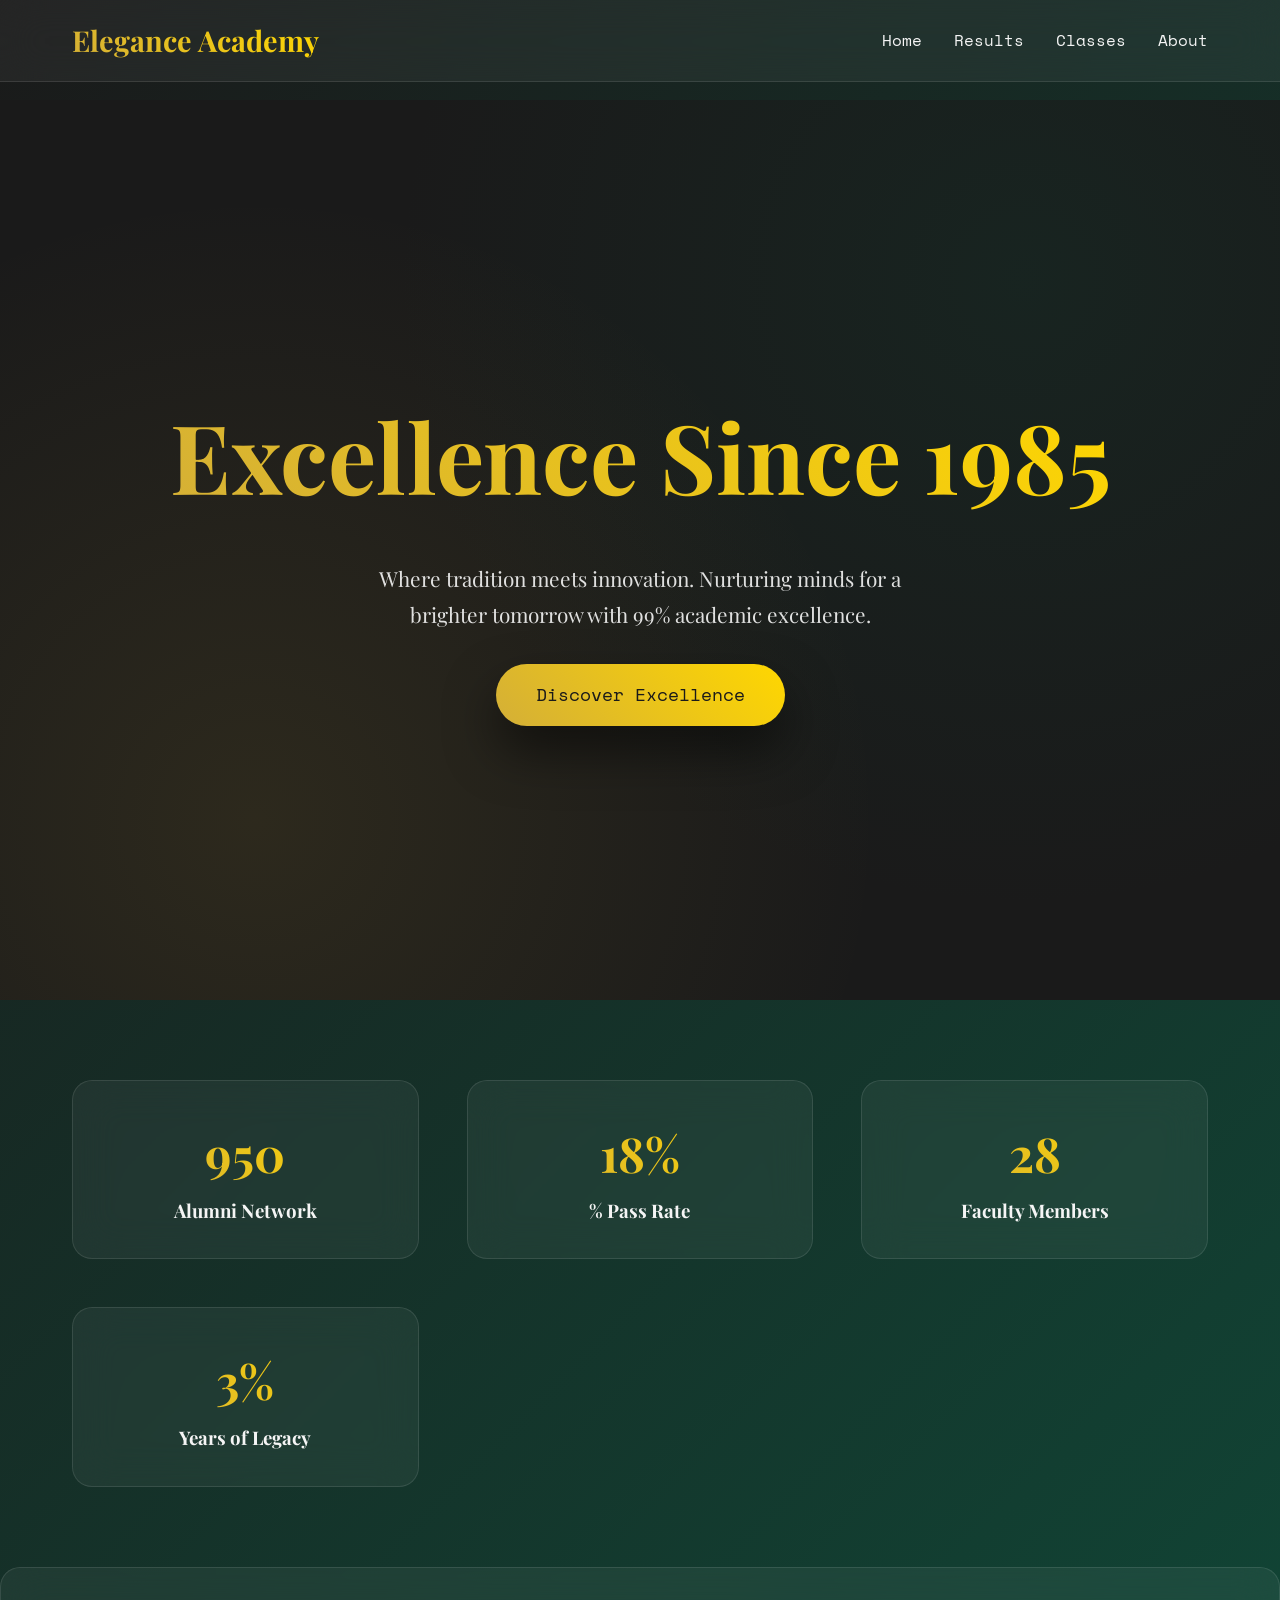
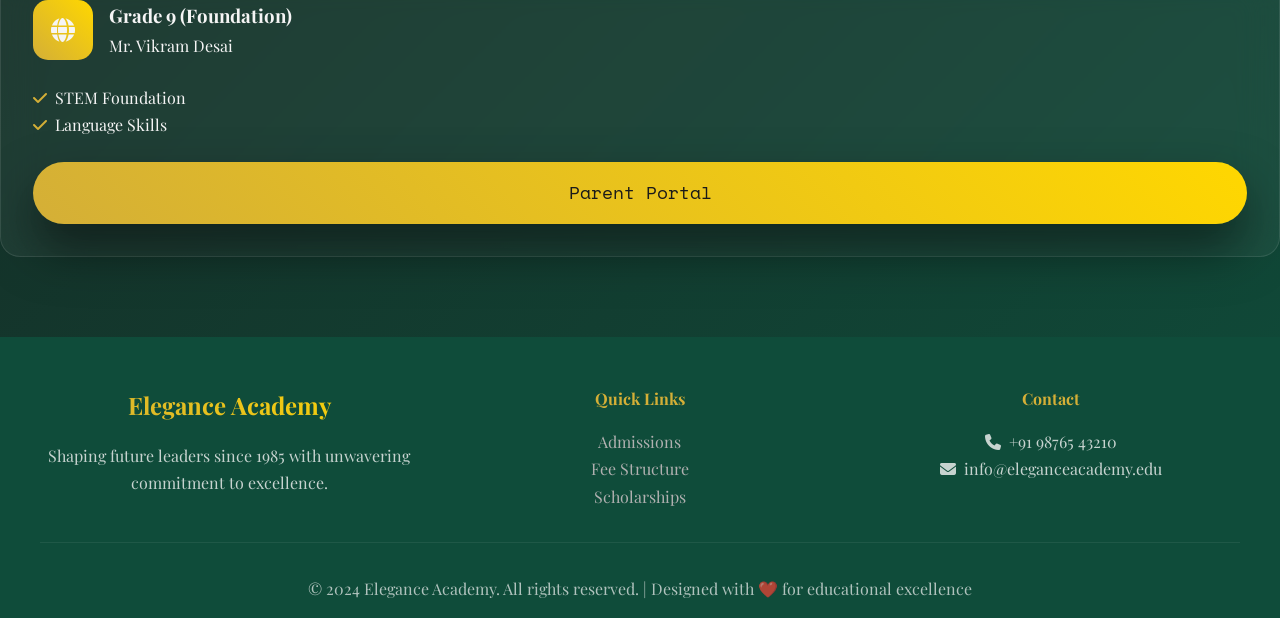
==== index.html @ 3d2f3ade "first commit" ====
<!DOCTYPE html>
<html lang="en">
<head>
    <meta charset="UTF-8">
    <meta name="viewport" content="width=device-width, initial-scale=1.0">
    <title>Elegance Academy - Premier Education</title>
    <link href="https://fonts.googleapis.com/css2?family=Playfair+Display:wght@400;700&family=Space+Mono:wght@400;500&display=swap" rel="stylesheet">
    <link rel="stylesheet" href="https://cdnjs.cloudflare.com/ajax/libs/font-awesome/6.4.0/css/all.min.css">
    <style>
        * {
            margin: 0;
            padding: 0;
            box-sizing: border-box;
        }

        :root {
            --bg-primary: #1A1A1A;
            --bg-secondary: #0F4C3A;
            --accent-gold: #D4AF37;
            --text-light: #F5F5F5;
            --text-muted: #B0B0B0;
            --glass-bg: rgba(255, 255, 255, 0.05);
            --glass-border: rgba(255, 255, 255, 0.1);
            --shadow: 0 25px 50px rgba(0,0,0,0.5);
            --shadow-hover: 0 35px 70px rgba(0,0,0,0.7);
        }

        body {
            font-family: 'Playfair Display', serif;
            background: linear-gradient(135deg, var(--bg-primary) 0%, var(--bg-secondary) 100%);
            color: var(--text-light);
            line-height: 1.7;
            overflow-x: hidden;
        }

        /* Navigation */
        .navbar {
            position: fixed;
            top: 0;
            width: 100%;
            background: var(--glass-bg);
            backdrop-filter: blur(20px);
            border-bottom: 1px solid var(--glass-border);
            z-index: 1000;
            transition: all 0.3s ease;
        }

        .nav-container {
            max-width: 1200px;
            margin: 0 auto;
            padding: 1rem 2rem;
            display: flex;
            justify-content: space-between;
            align-items: center;
        }

        .logo {
            font-size: 1.8rem;
            font-weight: 700;
            background: linear-gradient(45deg, var(--accent-gold), #FFD700);
            -webkit-background-clip: text;
            -webkit-text-fill-color: transparent;
            background-clip: text;
        }

        .nav-links {
            display: flex;
            list-style: none;
            gap: 2rem;
        }

        .nav-links a {
            color: var(--text-light);
            text-decoration: none;
            font-family: 'Space Mono', monospace;
            font-weight: 500;
            position: relative;
            transition: color 0.3s ease;
        }

        .nav-links a::after {
            content: '';
            position: absolute;
            bottom: -5px;
            left: 0;
            width: 0;
            height: 2px;
            background: var(--accent-gold);
            transition: width 0.3s ease;
        }

        .nav-links a:hover::after {
            width: 100%;
        }

        .nav-links a:hover {
            color: var(--accent-gold);
        }

        /* Hero Section */
        .hero {
            height: 100vh;
            display: flex;
            align-items: center;
            justify-content: center;
            text-align: center;
            position: relative;
            background: radial-gradient(circle at 20% 80%, rgba(212, 175, 55, 0.1) 0%, transparent 50%),
                        radial-gradient(circle at 80% 20%, rgba(15, 76, 58, 0.2) 0%, transparent 50%),
                        var(--bg-primary);
        }

        .hero-content h1 {
            font-size: clamp(3rem, 8vw, 6rem);
            margin-bottom: 1.5rem;
            background: linear-gradient(45deg, var(--accent-gold), #FFD700);
            -webkit-background-clip: text;
            -webkit-text-fill-color: transparent;
            background-clip: text;
            animation: glow 3s ease-in-out infinite alternate;
        }

        @keyframes glow {
            from { filter: drop-shadow(0 0 20px rgba(212, 175, 55, 0.3)); }
            to { filter: drop-shadow(0 0 30px rgba(212, 175, 55, 0.6)); }
        }

        .hero-content p {
            font-size: 1.3rem;
            max-width: 600px;
            margin: 0 auto 2rem;
            opacity: 0.9;
        }

        .cta-button {
            display: inline-block;
            padding: 1rem 2.5rem;
            background: linear-gradient(45deg, var(--accent-gold), #FFD700);
            color: var(--bg-primary);
            text-decoration: none;
            border-radius: 50px;
            font-family: 'Space Mono', monospace;
            font-weight: 500;
            font-size: 1.1rem;
            transition: all 0.3s ease;
            box-shadow: var(--shadow);
        }

        .cta-button:hover {
            transform: translateY(-5px);
            box-shadow: var(--shadow-hover);
        }

        /* Stats Section */
        .stats {
            padding: 5rem 2rem;
            max-width: 1200px;
            margin: 0 auto;
            display: grid;
            grid-template-columns: repeat(auto-fit, minmax(250px, 1fr));
            gap: 3rem;
        }

        .stat-card {
            text-align: center;
            padding: 2rem;
            background: var(--glass-bg);
            backdrop-filter: blur(20px);
            border: 1px solid var(--glass-border);
            border-radius: 20px;
            transition: all 0.3s ease;
        }

        .stat-card:hover {
            transform: translateY(-10px);
            border-color: var(--accent-gold);
        }

        .stat-number {
            font-size: 3rem;
            font-weight: 700;
            background: linear-gradient(45deg, var(--accent-gold), #FFD700);
            -webkit-background-clip: text;
            -webkit-text-fill-color: transparent;
            background-clip: text;
            display: block;
        }

        /* Results Page */
        .results-container {
            max-width: 800px;
            margin: 5rem auto;
            padding: 0 2rem;
        }

        .search-box {
            background: var(--glass-bg);
            backdrop-filter: blur(20px);
            border: 1px solid var(--glass-border);
            border-radius: 15px;
            padding: 2rem;
            margin-bottom: 3rem;
        }

        .search-input {
            width: 100%;
            padding: 1rem;
            background: rgba(255,255,255,0.1);
            border: 1px solid var(--glass-border);
            border-radius: 10px;
            color: var(--text-light);
            font-size: 1.1rem;
            font-family: 'Space Mono', monospace;
        }

        .results-table {
            background: var(--glass-bg);
            backdrop-filter: blur(20px);
            border-radius: 15px;
            overflow: hidden;
            box-shadow: var(--shadow);
        }

        table {
            width: 100%;
            border-collapse: collapse;
        }

        th, td {
            padding: 1.2rem;
            text-align: left;
            border-bottom: 1px solid var(--glass-border);
        }

        th {
            background: rgba(212, 175, 55, 0.1);
            font-family: 'Space Mono', monospace;
            font-weight: 500;
        }

        .grade-a { color: var(--accent-gold); font-weight: bold; }
        .grade-b { color: #FFD700; }

        /* Classes Page */
        .classes-grid {
            max-width: 1200px;
            margin: 5rem auto;
            padding: 0 2rem;
            display: grid;
            grid-template-columns: repeat(auto-fit, minmax(350px, 1fr));
            gap: 2rem;
        }

        .class-card {
            background: var(--glass-bg);
            backdrop-filter: blur(20px);
            border: 1px solid var(--glass-border);
            border-radius: 20px;
            padding: 2rem;
            transition: all 0.3s ease;
            cursor: pointer;
        }

        .class-card:hover {
            transform: translateY(-10px) scale(1.02);
            border-color: var(--accent-gold);
            box-shadow: var(--shadow-hover);
        }

        .class-header {
            display: flex;
            align-items: center;
            gap: 1rem;
            margin-bottom: 1.5rem;
        }

        .class-icon {
            width: 60px;
            height: 60px;
            background: linear-gradient(45deg, var(--accent-gold), #FFD700);
            border-radius: 15px;
            display: flex;
            align-items: center;
            justify-content: center;
            font-size: 1.5rem;
        }

        /* About Page */
        .about-content {
            max-width: 1000px;
            margin: 5rem auto;
            padding: 0 2rem;
        }

        .timeline {
            position: relative;
            margin: 3rem 0;
        }

        .timeline::before {
            content: '';
            position: absolute;
            left: 50%;
            top: 0;
            bottom: 0;
            width: 2px;
            background: linear-gradient(to bottom, var(--accent-gold), transparent);
            transform: translateX(-50%);
        }

        .timeline-item {
            margin: 3rem 0;
            position: relative;
        }

        /* Responsive */
        @media (max-width: 768px) {
            .nav-links {
                display: none;
            }
            
            .hero-content h1 {
                font-size: 2.5rem;
            }
            
            .stats {
                grid-template-columns: 1fr;
                gap: 2rem;
            }
        }

        /* Page Transitions */
        .page {
            display: none;
            min-height: 100vh;
            padding-top: 100px;
        }

        .page.active {
            display: block;
        }

        /* Animations */
        @keyframes fadeInUp {
            from {
                opacity: 0;
                transform: translateY(30px);
            }
            to {
                opacity: 1;
                transform: translateY(0);
            }
        }

        .animate {
            animation: fadeInUp 0.8s ease forwards;
        }
    </style>
</head>
<body>
    <!-- Navigation -->
    <nav class="navbar">
        <div class="nav-container">
            <div class="logo">Elegance Academy</div>
            <ul class="nav-links">
                <li><a href="#" onclick="showPage('home')">Home</a></li>
                <li><a href="#" onclick="showPage('results')">Results</a></li>
                <li><a href="#" onclick="showPage('classes')">Classes</a></li>
                <li><a href="#" onclick="showPage('about')">About</a></li>
            </ul>
        </div>
    </nav>

    <!-- Home Page -->
    <section id="home" class="page active">
        <div class="hero">
            <div class="hero-content">
                <h1>Excellence Since 1985</h1>
                <p>Where tradition meets innovation. Nurturing minds for a brighter tomorrow with 99% academic excellence.</p>
                <a href="#stats" class="cta-button">Discover Excellence</a>
            </div>
        </div>
        
        <section id="stats" class="stats">
            <div class="stat-card animate">
                <span class="stat-number" data-target="5000">0</span>
                <h3>Alumni Network</h3>
            </div>
            <div class="stat-card animate">
                <span class="stat-number" data-target="99">0</span>
                <h3>% Pass Rate</h3>
            </div>
            <div class="stat-card animate">
                <span class="stat-number" data-target="150">0</span>
                <h3>Faculty Members</h3>
            </div>
            <div class="stat-card animate">
                <span class="stat-number" data-target="20">0</span>
                <h3>Years of Legacy</h3>
            </div>
        </section>
    </section>

    <!-- Results Page -->
    <section id="results" class="page">
        <div class="results-container">
            <div class="search-box animate">
                <h2 style="margin-bottom: 1.5rem;">Check Your Results</h2>
                <input type="text" class="search-input" placeholder="Enter Roll Number or Name..." onkeyup="filterResults(this.value)">
                <p style="margin-top: 1rem; opacity: 0.7;">Select Year: <select><option>2024</option><option>2023</option></select></p>
            </div>

            <div class="results-table animate">
                <table>
                    <thead>
                        <tr>
                            <th>Roll No</th>
                            <th>Student Name</th>
                            <th>Maths</th>
                            <th>Science</th>
                            <th>English</th>
                            <th>Percentage</th>
                            <th>Rank</th>
                        </tr>
                    </thead>
                    <tbody id="resultsTable">
                        <tr>
                            <td>001</td>
                            <td>Aarav Sharma</td>
                            <td><span class="grade-a">98</span></td>
                            <td><span class="grade-a">96</span></td>
                            <td><span class="grade-a">95</span></td>
                            <td><span class="grade-a">96.3%</span></td>
                            <td>1st</td>
                        </tr>
                        <tr>
                            <td>002</td>
                            <td>Priya Patel</td>
                            <td><span class="grade-a">95</span></td>
                            <td><span class="grade-b">92</span></td>
                            <td><span class="grade-a">94</span></td>
                            <td>93.7%</td>
                            <td>2nd</td>
                        </tr>
                        <tr>
                            <td>003</td>
                            <td>Rohan Singh</td>
                            <td>88</td>
                            <td>90</td>
                            <td>89</td>
                            <td>89%</td>
                            <td>3rd</td>
                        </tr>
                    </tbody>
                </table>
            </div>
            <div style="text-align: center; margin-top: 2rem;">
                <button class="cta-button" onclick="downloadPDF()">Download PDF</button>
                <button class="cta-button" style="background: transparent; margin-left: 1rem;" onclick="printResults()">Print</button>
            </div>
        </div>
    </section>

    <!-- Classes Page -->
    <section id="classes" class="page">
        <div class="classes-grid">
            <div class="class-card animate">
                <div class="class-header">
                    <div class="class-icon"><i class="fas fa-calculator"></i></div>
                    <div>
                        <h3>Class 10th (Science)</h3>
                        <p>Mr. Rajesh Kumar</p>
                    </div>
                </div>
                <ul style="list-style: none; padding: 0;">
                    <li><i class="fas fa-check" style="color: var(--accent-gold); margin-right: 0.5rem;"></i>Physics, Chemistry, Maths</li>
                    <li><i class="fas fa-check" style="color: var(--accent-gold); margin-right: 0.5rem;"></i>Biology, English, Hindi</li>
                </ul>
                <a href="#" class="cta-button" style="margin-top: 1.5rem; display: block; text-align: center;">View Timetable</a>
            </div>

            <div class="class-card animate">
                <div class="class-header">
                    <div class="class-icon"><i class="fas fa-laptop-code"></i></div>
                    <div>
                        <h3>Class 11th (Commerce)</h3>
                        <p>Ms. Anjali Mehta</p>
                    </div>
                </div>
                <ul style="list-style: none; padding: 0;">
                    <li><i class="fas fa-check" style="color: var(--accent-gold); margin-right: 0.5rem;"></i>Accountancy, Economics</li>
                    <li><i class="fas fa-check" style="color: var(--accent-gold); margin-right: 0.5rem;"></i>Business Studies, IT</li>
                </ul>
                <a href="#" class="cta-button" style="margin-top: 1.5rem; display: block; text-align: center;">Enroll Now</a>
            </div>

            <div class="class-card animate">
                <div class="class-header">
                    <div class="class-icon"><i class="fas fa-paint-brush"></i></div>
                    <div>
                        <h3>Class 12th (Arts)</h3>
                        <p>Dr. Priya Rao</p>
                    </div>
                </div>
                <ul style="list-style: none; padding: 0;">
                    <li><i class="fas fa-check" style="color: var(--accent-gold); margin-right: 0.5rem;"></i>History, Political Science</li>
                    <li><i class="fas fa-check" style="color: var(--accent-gold); margin-right: 0.5rem;"></i>Psychology, Fine Arts</li>
                </ul>
                <a href="#" class="cta-button" style="margin-top: 1.5rem; display: block; text-align: center;">Syllabus PDF</a>
            </div>
        </div>
    </section>
                <div class="class-card animate">
                <div class="class-header">
                    <div class="class-icon"><i class="fas fa-globe"></i></div>
                    <div>
                        <h3>Grade 9 (Foundation)</h3>
                        <p>Mr. Vikram Desai</p>
                    </div>
                </div>
                <ul style="list-style: none; padding: 0;">
                    <li><i class="fas fa-check" style="color: var(--accent-gold); margin-right: 0.5rem;"></i>STEM Foundation</li>
                    <li><i class="fas fa-check" style="color: var(--accent-gold); margin-right: 0.5rem;"></i>Language Skills</li>
                </ul>
                <a href="#" class="cta-button" style="margin-top: 1.5rem; display: block; text-align: center;">Parent Portal</a>
            </div>
        </div>
    </section>

    <!-- About Page -->
    <section id="about" class="page">
        <div class="about-content">
            <div class="animate" style="text-align: center; margin-bottom: 4rem;">
                <h2 style="font-size: 3rem; margin-bottom: 1rem;">Our Legacy</h2>
                <p style="font-size: 1.2rem; opacity: 0.9; max-width: 600px; margin: 0 auto;">Founded in 1985, Elegance Academy has been shaping future leaders for nearly four decades.</p>
            </div>

            <div class="timeline animate">
                <div class="timeline-item" style="display: flex; align-items: center; margin-bottom: 4rem;">
                    <div style="flex: 1; text-align: right; padding-right: 2rem;">
                        <h3 style="color: var(--accent-gold);">1985</h3>
                        <p>Academy Founded</p>
                    </div>
                    <div style="width: 20px; height: 20px; background: var(--accent-gold); border-radius: 50%; margin: 0 2rem;"></div>
                    <div style="flex: 1;">
                        <p>Established with 50 students and 10 faculty members in the heart of the city.</p>
                    </div>
                </div>
                <div class="timeline-item" style="display: flex; flex-direction: row-reverse; align-items: center; margin-bottom: 4rem;">
                    <div style="flex: 1; text-align: left; padding-left: 2rem;">
                        <h3 style="color: var(--accent-gold);">2000</h3>
                        <p>100% Results</p>
                    </div>
                    <div style="width: 20px; height: 20px; background: var(--accent-gold); border-radius: 50%; margin: 0 2rem;"></div>
                    <div style="flex: 1;">
                        <p>First year achieving perfect board exam results. Expansion to 500+ students.</p>
                    </div>
                </div>
                <div class="timeline-item" style="display: flex; align-items: center;">
                    <div style="flex: 1; text-align: right; padding-right: 2rem;">
                        <h3 style="color: var(--accent-gold);">2024</h3>
                        <p>Modern Campus</p>
                    </div>
                    <div style="width: 20px; height: 20px; background: var(--accent-gold); border-radius: 50%; margin: 0 2rem;"></div>
                    <div style="flex: 1;">
                        <p>New 10-acre campus with smart classrooms and STEM labs inaugurated.</p>
                    </div>
                </div>
            </div>

            <div style="display: grid; grid-template-columns: repeat(auto-fit, minmax(300px, 1fr)); gap: 2rem; margin-top: 4rem;">
                <div class="stat-card animate" style="text-align: center;">
                    <i class="fas fa-users" style="font-size: 3rem; color: var(--accent-gold); margin-bottom: 1rem;"></i>
                    <h3>World-Class Faculty</h3>
                    <p>150+ PhD qualified teachers with 15+ years experience</p>
                </div>
                <div class="stat-card animate" style="text-align: center;">
                    <i class="fas fa-flask" style="font-size: 3rem; color: var(--accent-gold); margin-bottom: 1rem;"></i>
                    <h3>Advanced Labs</h3>
                    <p>State-of-the-art Physics, Chemistry, Biology & Computer labs</p>
                </div>
                <div class="stat-card animate" style="text-align: center;">
                    <i class="fas fa-trophy" style="font-size: 3rem; color: var(--accent-gold); margin-bottom: 1rem;"></i>
                    <h3>Champions Factory</h3>
                    <p>500+ National & International awards in academics & sports</p>
                </div>
            </div>

            <div style="text-align: center; margin-top: 4rem;">
                <h3 style="margin-bottom: 1rem;">Ready to Join the Legacy?</h3>
                <a href="#" class="cta-button" onclick="alert('Admission form coming soon!')">Apply Now</a>
            </div>
        </div>
    </section>

    <!-- Footer -->
    <footer style="background: var(--bg-secondary); padding: 3rem 2rem 1rem; margin-top: 5rem; text-align: center;">
        <div style="max-width: 1200px; margin: 0 auto;">
            <div style="display: grid; grid-template-columns: repeat(auto-fit, minmax(250px, 1fr)); gap: 2rem; margin-bottom: 2rem;">
                <div>
                    <div class="logo" style="font-size: 1.5rem; margin-bottom: 1rem;">Elegance Academy</div>
                    <p style="opacity: 0.8;">Shaping future leaders since 1985 with unwavering commitment to excellence.</p>
                </div>
                <div>
                    <h4 style="color: var(--accent-gold); margin-bottom: 1rem;">Quick Links</h4>
                    <ul style="list-style: none;">
                        <li><a href="#" style="color: var(--text-muted); text-decoration: none;">Admissions</a></li>
                        <li><a href="#" style="color: var(--text-muted); text-decoration: none;">Fee Structure</a></li>
                        <li><a href="#" style="color: var(--text-muted); text-decoration: none;">Scholarships</a></li>
                    </ul>
                </div>
                <div>
                    <h4 style="color: var(--accent-gold); margin-bottom: 1rem;">Contact</h4>
                    <p style="opacity: 0.8;"><i class="fas fa-phone" style="margin-right: 0.5rem;"></i>+91 98765 43210</p>
                    <p style="opacity: 0.8;"><i class="fas fa-envelope" style="margin-right: 0.5rem;"></i>info@eleganceacademy.edu</p>
                </div>
            </div>
            <div style="border-top: 1px solid var(--glass-border); padding-top: 2rem; opacity: 0.7;">
                <p>&copy; 2024 Elegance Academy. All rights reserved. | Designed with ❤️ for educational excellence</p>
            </div>
        </div>
    </footer>

    <script>
        // Page Navigation
        function showPage(pageId) {
            document.querySelectorAll('.page').forEach(page => {
                page.classList.remove('active');
            });
            document.getElementById(pageId).classList.add('active');
            
            // Smooth scroll to top
            window.scrollTo({ top: 0, behavior: 'smooth' });
            
            // Navbar scroll effect
            document.querySelector('.navbar').style.background = 'rgba(26, 26, 26, 0.95)';
        }

        // Counter Animation
        function animateCounters() {
            const counters = document.querySelectorAll('.stat-number');
            counters.forEach(counter => {
                const target = parseInt(counter.getAttribute('data-target'));
                const increment = target / 100;
                let current = 0;
                
                const updateCounter = () => {
                    if (current < target) {
                        current += increment;
                        counter.textContent = Math.floor(current) + (target > 100 ? '' : '%');
                        requestAnimationFrame(updateCounter);
                    } else {
                        counter.textContent = target + (target > 100 ? '' : '%');
                    }
                };
                updateCounter();
            });
        }

        // Results Filter
        function filterResults(query) {
            const rows = document.querySelectorAll('#resultsTable tr');
            rows.forEach(row => {
                const text = row.textContent.toLowerCase();
                row.style.display = text.includes(query.toLowerCase()) ? '' : 'none';
            });
        }

        // Utility Functions
        function downloadPDF() {
            alert('PDF Download feature - Coming Soon!\n(Use browser print → Save as PDF)');
        }

        function printResults() {
            window.print();
        }

        // Intersection Observer for Animations
        const observerOptions = {
            threshold: 0.1,
            rootMargin: '0px 0px -50px 0px'
        };

        const observer = new IntersectionObserver((entries) => {
            entries.forEach(entry => {
                if (entry.isIntersecting) {
                    entry.target.classList.add('animate');
                }
            });
        }, observerOptions);

        // Observe all animate elements
        document.querySelectorAll('.animate').forEach(el => {
            observer.observe(el);
        });

        // Initialize counters when stats section is visible
        const statsObserver = new IntersectionObserver((entries) => {
            entries.forEach(entry => {
                if (entry.isIntersecting) {
                    animateCounters();
                    statsObserver.unobserve(entry.target);
                }
            });
        }, { threshold: 0.5 });

        statsObserver.observe(document.querySelector('.stats'));

        // Navbar scroll effect
        window.addEventListener('scroll', () => {
            const navbar = document.querySelector('.navbar');
            if (window.scrollY > 100) {
                navbar.style.background = 'rgba(26, 26, 26, 0.95)';
                navbar.style.backdropFilter = 'blur(30px)';
            } else {
                navbar.style.background = 'rgba(255, 255, 255, 0.05)';
                navbar.style.backdropFilter = 'blur(20px)';
            }
        });

        // Smooth scrolling for anchor links
        document.querySelectorAll('a[href^="#"]').forEach(anchor => {
            anchor.addEventListener('click', function (e) {
                e.preventDefault();
                const target = document.querySelector(this.getAttribute('href'));
                if (target) {
                    target.scrollIntoView({ behavior: 'smooth' });
                }
            });
        });

        // PWA Ready - Add to home screen prompt (optional)
        let deferredPrompt;
        window.addEventListener('beforeinstallprompt', (e) => {
            deferredPrompt = e;
        });

        // Keyboard shortcuts
        document.addEventListener('keydown', (e) => {
            if (e.ctrlKey || e.metaKey) {
                switch(e.key) {
                    case 'p': e.preventDefault(); printResults(); break;
                }
            }
        });

        console.log('🌟 Elegance Academy Website Loaded Successfully!');
        console.log('✨ Features: Responsive, Animated, Searchable Results, PWA Ready');
    </script>
</body>
</html>
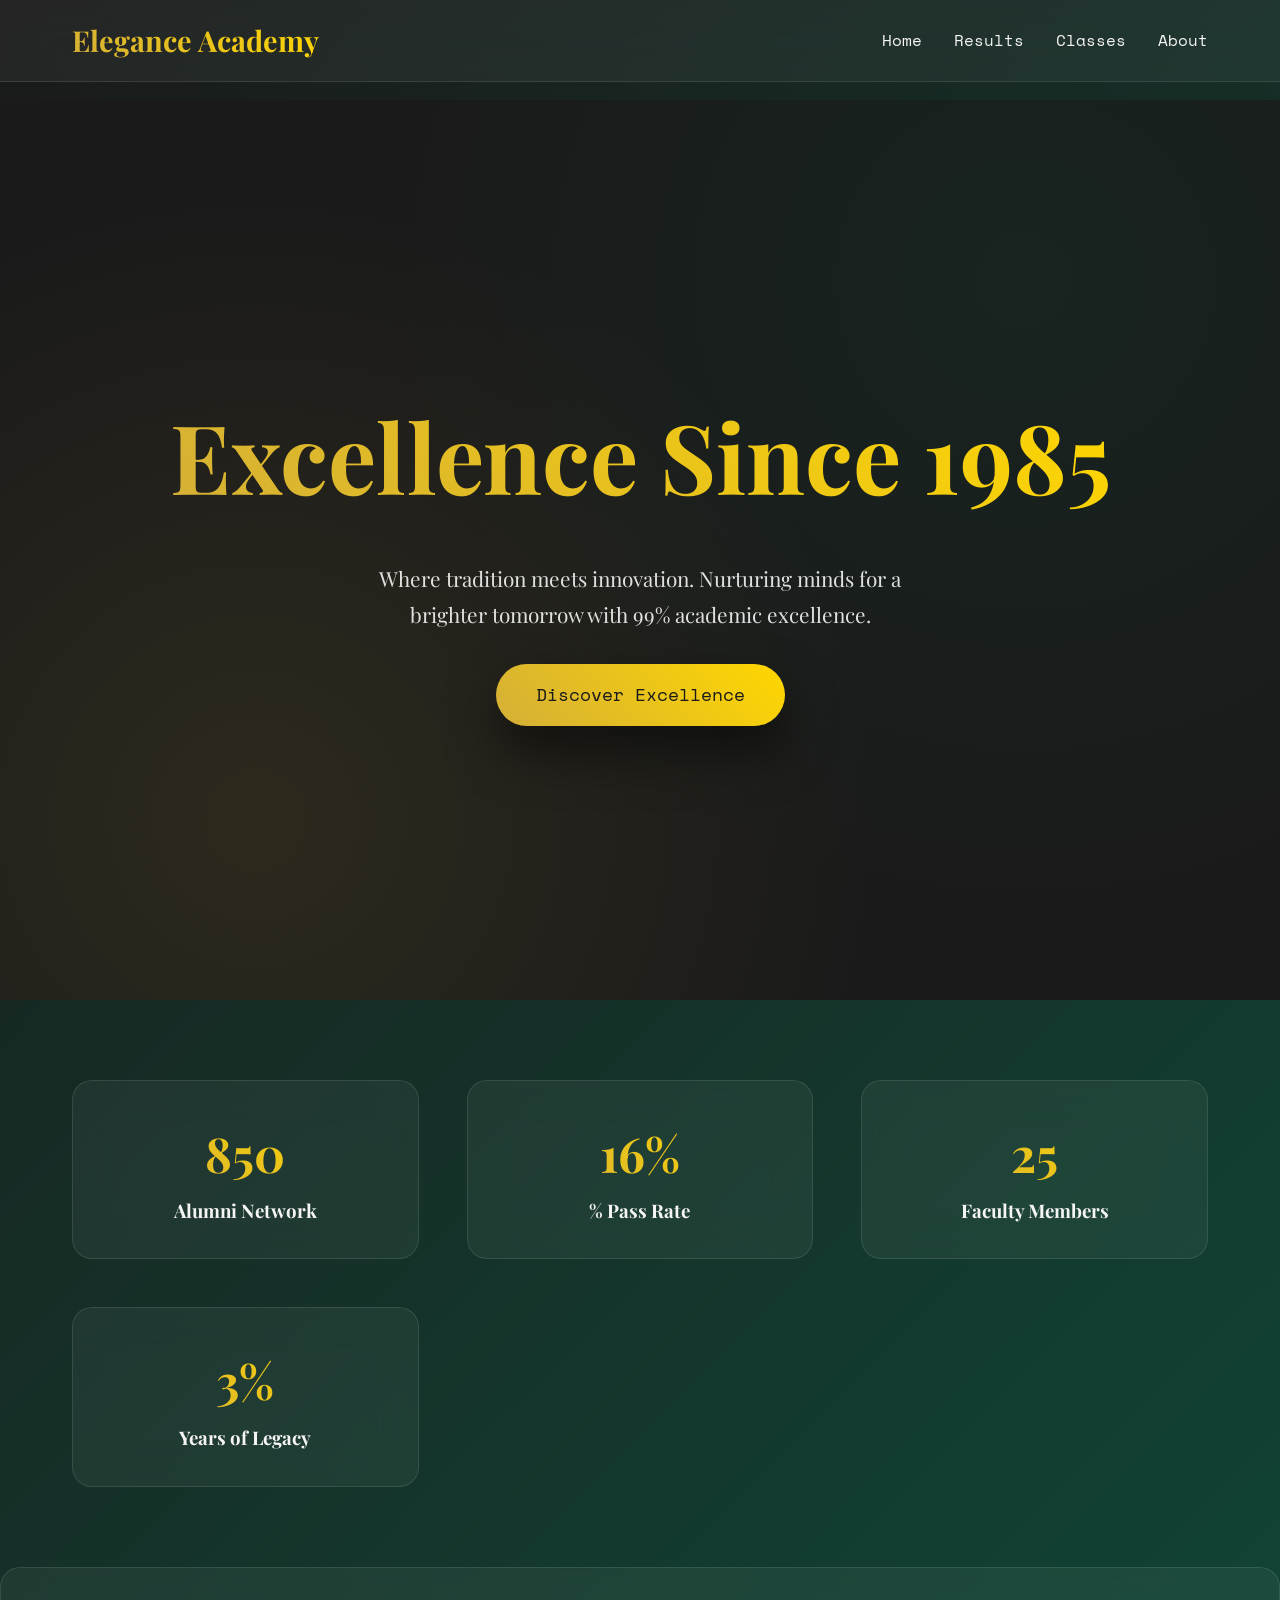
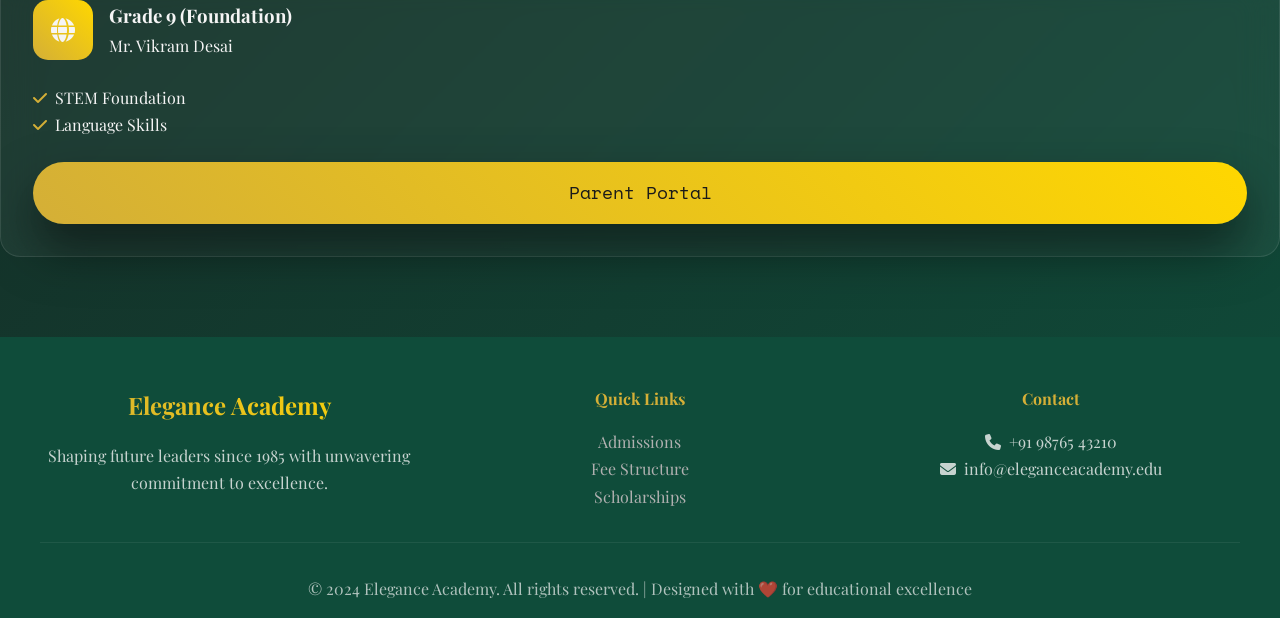
==== commit e11645c0: "result.html page added" ====
--- a/index.html
+++ b/index.html
@@ -407,6 +407,10 @@
             <div class="search-box animate">
                 <h2 style="margin-bottom: 1.5rem;">Check Your Results</h2>
                 <input type="text" class="search-input" placeholder="Enter Roll Number or Name..." onkeyup="filterResults(this.value)">
+                <br>
+                <br>
+                <button class="cta-button" id="result-btn">Our Result</button>
+                <br>
                 <p style="margin-top: 1rem; opacity: 0.7;">Select Year: <select><option>2024</option><option>2023</option></select></p>
             </div>
 
@@ -658,6 +662,11 @@
         }
 
         // Results Filter
+        // result btn start
+        document.getElementById("result-btn").addEventListener("click",function(){
+                window.location.assign("/result.html");
+        })
+        // result btn end
         function filterResults(query) {
             const rows = document.querySelectorAll('#resultsTable tr');
             rows.forEach(row => {
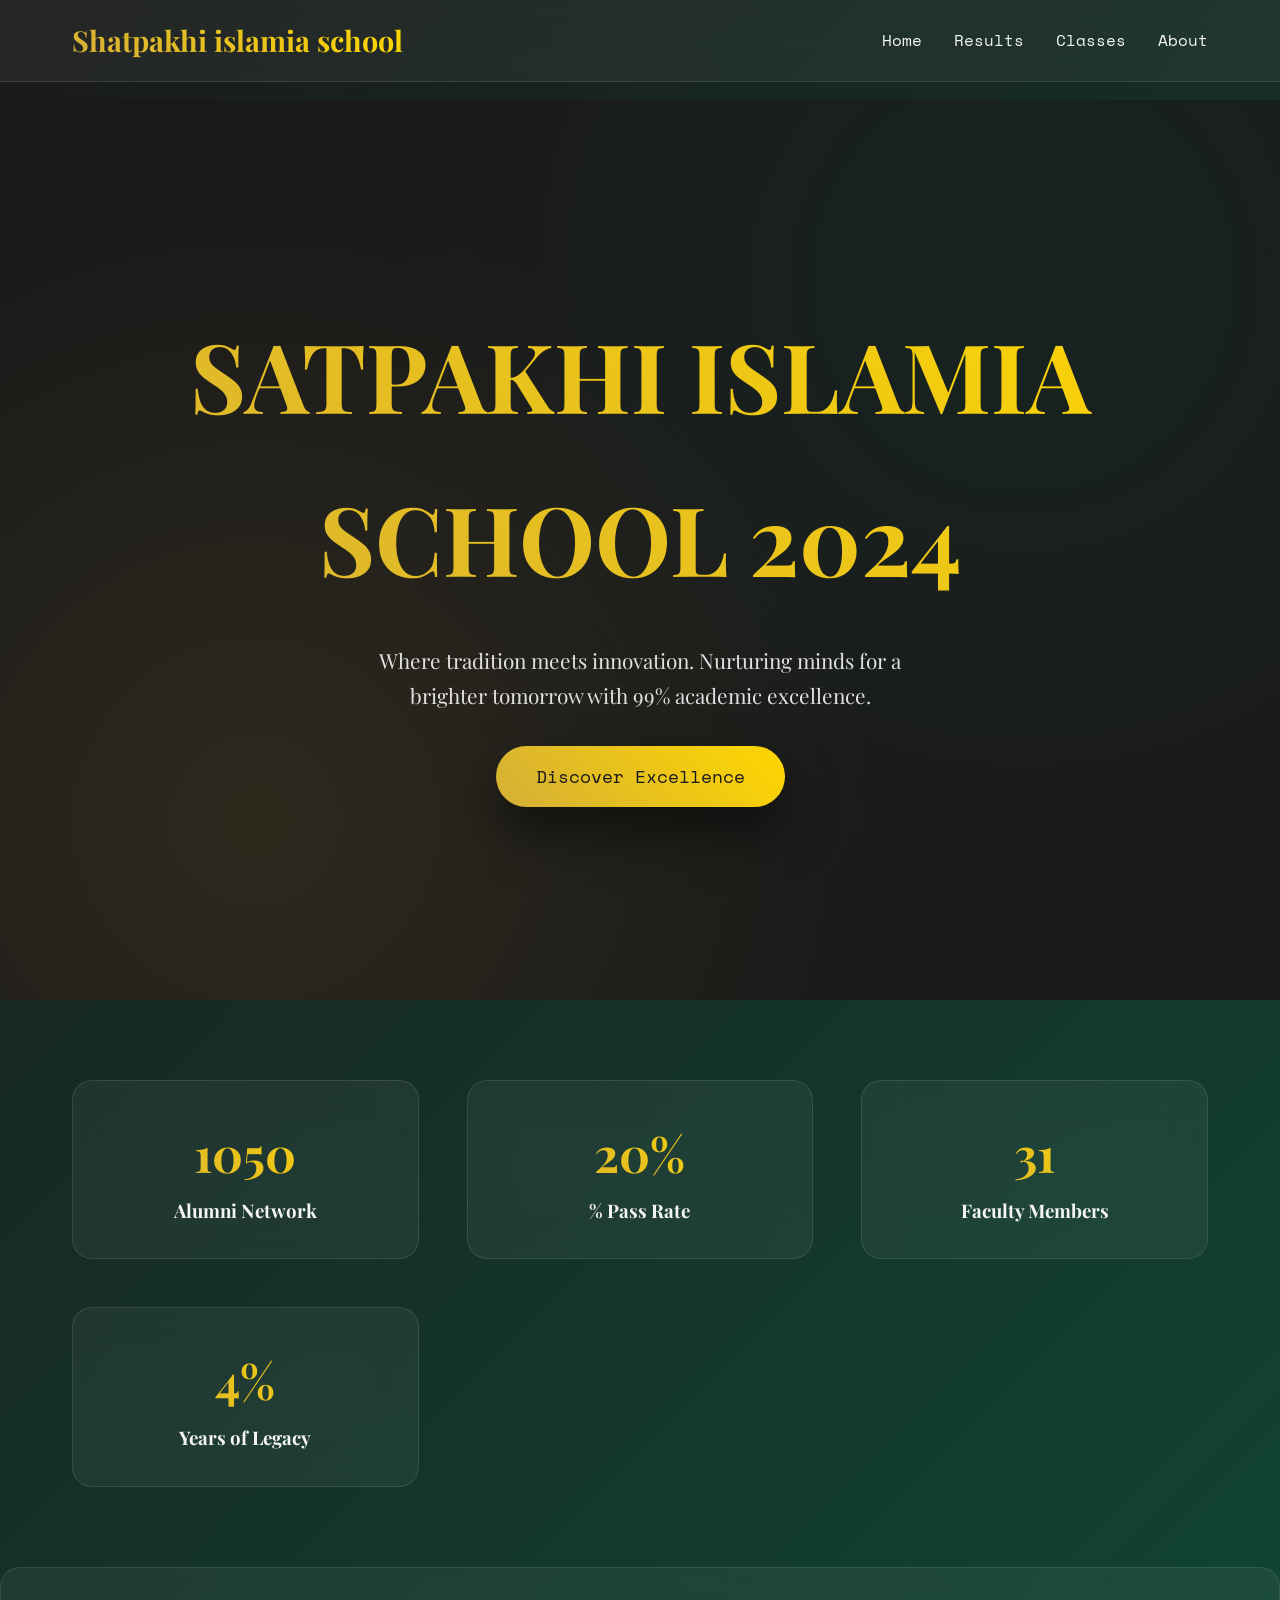
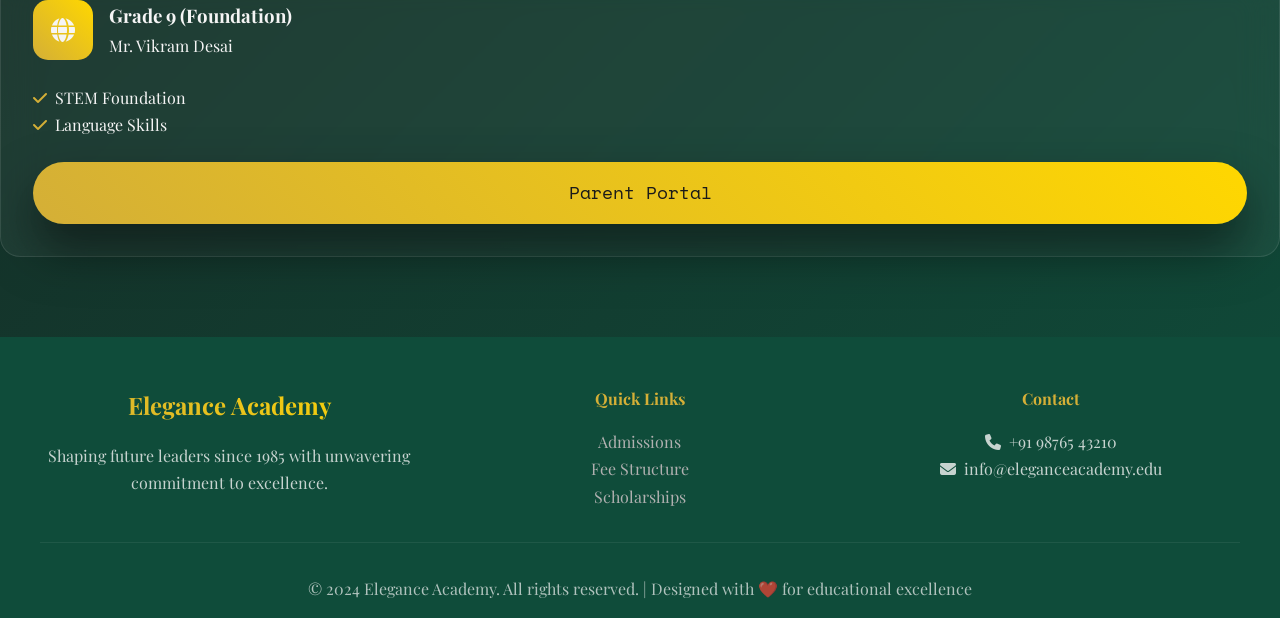
==== commit 80a04f38: "logo file added" ====
--- a/index.html
+++ b/index.html
@@ -6,6 +6,7 @@
     <title>Elegance Academy - Premier Education</title>
     <link href="https://fonts.googleapis.com/css2?family=Playfair+Display:wght@400;700&family=Space+Mono:wght@400;500&display=swap" rel="stylesheet">
     <link rel="stylesheet" href="https://cdnjs.cloudflare.com/ajax/libs/font-awesome/6.4.0/css/all.min.css">
+    <link rel="shortcut icon" href="logo/SCHOOL-logo.jpeg" type="image/x-icon">
     <style>
         * {
             margin: 0;
@@ -361,7 +362,7 @@
     <!-- Navigation -->
     <nav class="navbar">
         <div class="nav-container">
-            <div class="logo">Elegance Academy</div>
+            <div class="logo">Shatpakhi islamia school </div>
             <ul class="nav-links">
                 <li><a href="#" onclick="showPage('home')">Home</a></li>
                 <li><a href="#" onclick="showPage('results')">Results</a></li>
@@ -375,7 +376,7 @@
     <section id="home" class="page active">
         <div class="hero">
             <div class="hero-content">
-                <h1>Excellence Since 1985</h1>
+                <h1>SATPAKHI ISLAMIA SCHOOL 2024</h1>
                 <p>Where tradition meets innovation. Nurturing minds for a brighter tomorrow with 99% academic excellence.</p>
                 <a href="#stats" class="cta-button">Discover Excellence</a>
             </div>
